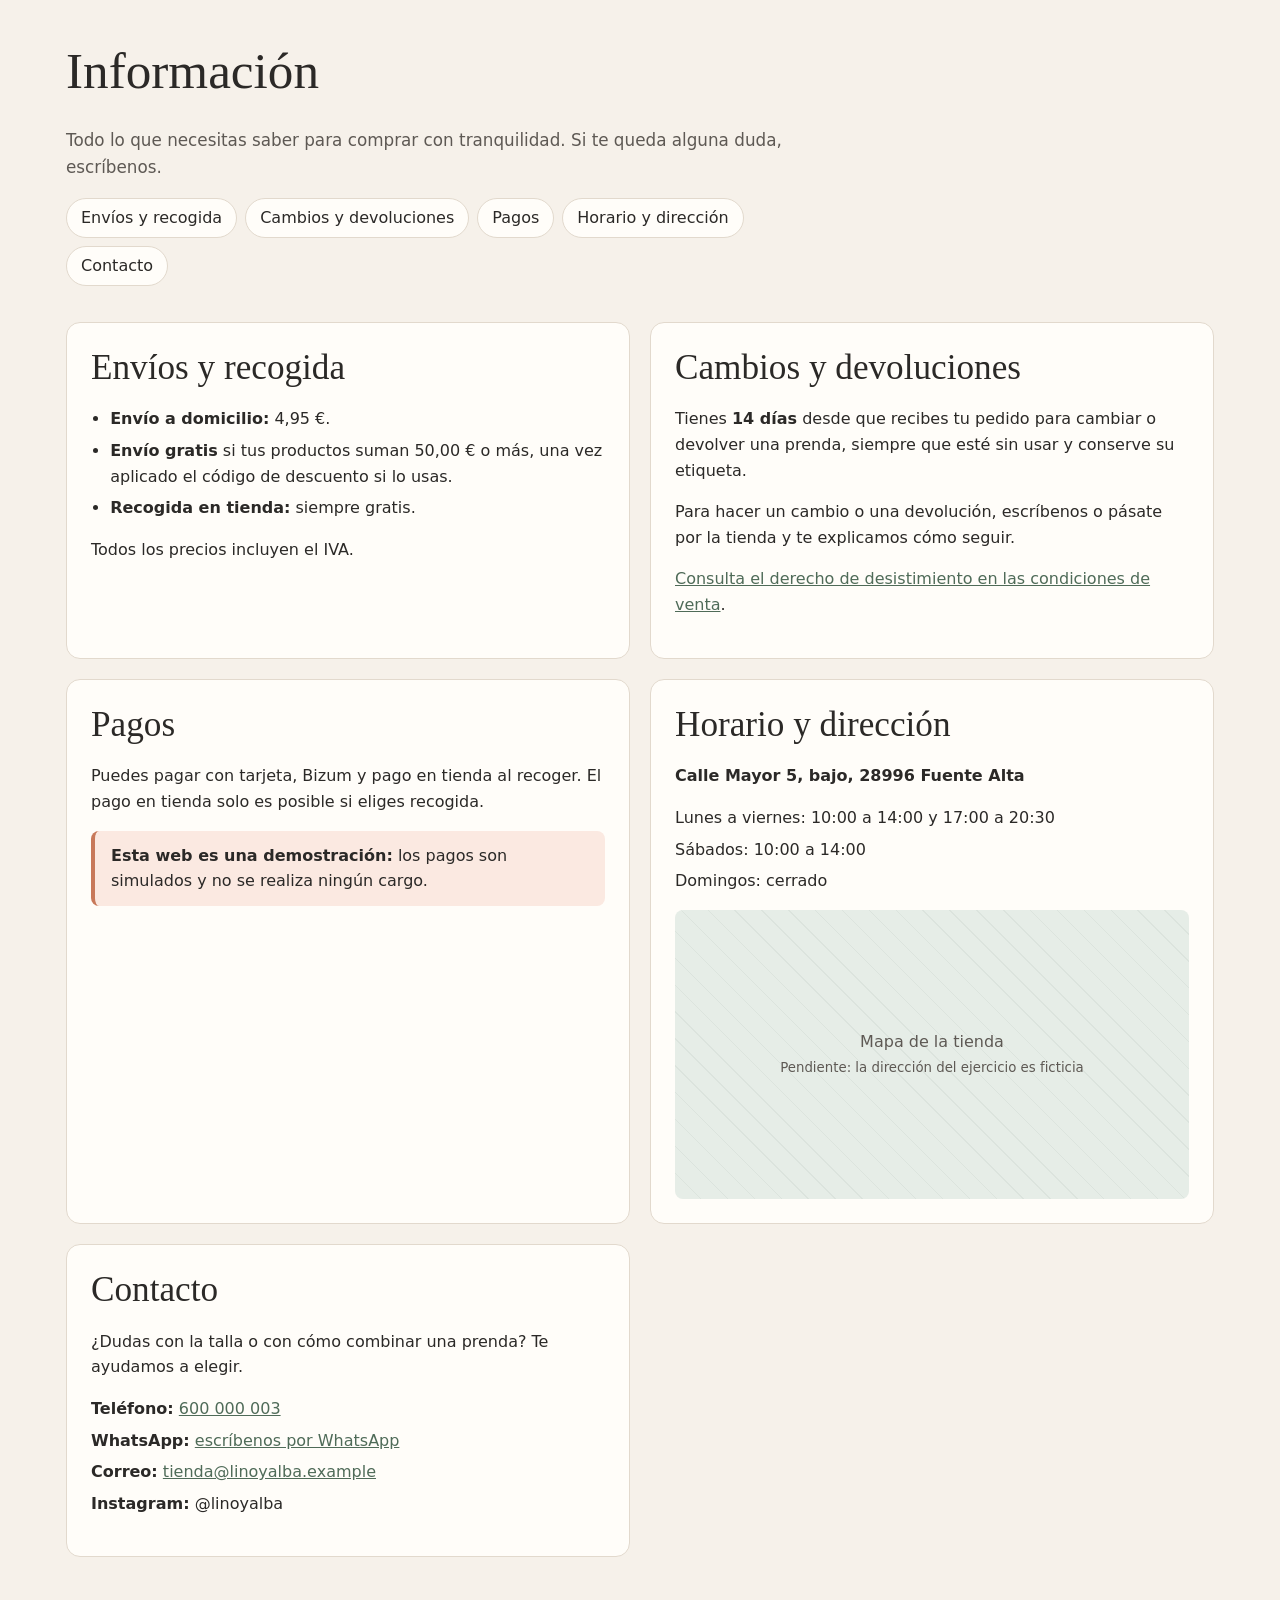
==== informacion.html @ 0d3df3ec "Fase 4: información, páginas legales, SEO y accesibilidad - Información, condiciones de venta y desi" ====
<!DOCTYPE html>
<html lang="es">
<head>
  <meta charset="UTF-8">
  <meta name="viewport" content="width=device-width, initial-scale=1">
  <title>Envíos, devoluciones, horario y contacto · Boutique Lino y Alba</title>
  <meta name="description" content="Envío a domicilio o recogida gratis en tienda, 14 días para cambios y devoluciones, horario de la tienda en Fuente Alta y cómo contactar con Lino y Alba.">
  <meta name="theme-color" content="#F6F1EA">
  <link rel="icon" href="img/favicon.svg" type="image/svg+xml">
  <link rel="stylesheet" href="css/style.css">
  <script type="module" src="js/layout.js"></script>
</head>
<body data-pagina="informacion">
  <header id="cabecera"></header>

  <main id="contenido">
    <div class="contenedor">
      <div class="cabecera-pagina">
        <h1>Información</h1>
        <p>Todo lo que necesitas saber para comprar con tranquilidad. Si te queda alguna duda, escríbenos.</p>
        <nav aria-label="En esta página">
          <ul class="indice">
            <li><a href="#envios">Envíos y recogida</a></li>
            <li><a href="#cambios">Cambios y devoluciones</a></li>
            <li><a href="#pagos">Pagos</a></li>
            <li><a href="#tienda">Horario y dirección</a></li>
            <li><a href="#contacto">Contacto</a></li>
          </ul>
        </nav>
      </div>

      <div class="bloques-info">
        <section class="bloque-info" id="envios" aria-labelledby="titulo-envios">
          <h2 id="titulo-envios">Envíos y recogida</h2>
          <ul>
            <li><strong>Envío a domicilio:</strong> <span data-dato="envio-coste">4,95 €</span>.</li>
            <li><strong>Envío gratis</strong> si tus productos suman <span data-dato="envio-umbral">50,00 €</span> o más, una vez aplicado el código de descuento si lo usas.</li>
            <li><strong>Recogida en tienda:</strong> siempre gratis.</li>
          </ul>
          <p>Todos los precios incluyen el IVA.</p>
        </section>

        <section class="bloque-info" id="cambios" aria-labelledby="titulo-cambios">
          <h2 id="titulo-cambios">Cambios y devoluciones</h2>
          <p>Tienes <strong>14 días</strong> desde que recibes tu pedido para cambiar o devolver una prenda, siempre que esté sin usar y conserve su etiqueta.</p>
          <p>Para hacer un cambio o una devolución, escríbenos o pásate por la tienda y te explicamos cómo seguir.</p>
          <p><a href="condiciones-venta.html#desistimiento">Consulta el derecho de desistimiento en las condiciones de venta</a>.</p>
        </section>

        <section class="bloque-info" id="pagos" aria-labelledby="titulo-pagos">
          <h2 id="titulo-pagos">Pagos</h2>
          <p>Puedes pagar con <span data-dato="metodos-pago">tarjeta, Bizum y pago en tienda al recoger</span>. El pago en tienda solo es posible si eliges recogida.</p>
          <p class="aviso-permanente"><strong>Esta web es una demostración:</strong> los pagos son simulados y no se realiza ningún cargo.</p>
        </section>

        <section class="bloque-info" id="tienda" aria-labelledby="titulo-tienda">
          <h2 id="titulo-tienda">Horario y dirección</h2>
          <address data-dato="direccion">Calle Mayor 5, bajo, 28996 Fuente Alta</address>
          <ul class="horario" data-dato-horario>
            <li>Lunes a viernes: 10:00 a 14:00 y 17:00 a 20:30</li>
            <li>Sábados: 10:00 a 14:00</li>
            <li>Domingos: cerrado</li>
          </ul>
          <!-- Marcador del mapa: la dirección es ficticia. Con una dirección real se puede
               poner un enlace a un mapa o insertarlo (ver la política de cookies). -->
          <div class="mapa" role="img" aria-label="Espacio reservado para el mapa de la tienda">
            <p>Mapa de la tienda<br><small>Pendiente: la dirección del ejercicio es ficticia</small></p>
          </div>
        </section>

        <section class="bloque-info" id="contacto" aria-labelledby="titulo-contacto">
          <h2 id="titulo-contacto">Contacto</h2>
          <p>¿Dudas con la talla o con cómo combinar una prenda? Te ayudamos a elegir.</p>
          <ul class="contacto">
            <li><strong>Teléfono:</strong> <a href="tel:+34600000003" data-dato="telefono">600 000 003</a></li>
            <li><strong>WhatsApp:</strong> <a href="https://wa.me/34600000003" target="_blank" rel="noopener">escríbenos por WhatsApp<span class="solo-lectores"> (se abre en una ventana nueva)</span></a></li>
            <li><strong>Correo:</strong> <a href="mailto:tienda@linoyalba.example" data-dato="correo">tienda@linoyalba.example</a></li>
            <li><strong>Instagram:</strong> <span data-dato="instagram">@linoyalba</span></li>
          </ul>
        </section>
      </div>
    </div>
  </main>

  <footer class="pie" id="pie"></footer>
</body>
</html>
---- css/style.css ----
/* ==========================================================
   Boutique Lino y Alba · estilos comunes
   Móvil primero: las reglas base son para el teléfono y los
   @media (min-width: ...) amplían para pantallas grandes.
   ========================================================== */

:root {
  /* Colores del briefing */
  --crudo: #F6F1EA;
  --salvia: #4F6B58;
  --salvia-oscuro: #3E5546;
  --terracota: #C8795A;
  --terracota-texto: #A4553A; /* versión más oscura para texto: contraste suficiente */
  --texto: #2B2927;
  --texto-suave: #5E5954;

  --blanco: #FFFFFF;
  --linea: #E2D9CD;
  --fondo-tarjeta: #FFFDF9;

  /* Tipografía: fuentes del sistema, sin descargas externas */
  --serif: "Iowan Old Style", "Palatino Linotype", Palatino, "Book Antiqua", Georgia, serif;
  --sans: system-ui, -apple-system, "Segoe UI", Roboto, "Helvetica Neue", Arial, sans-serif;

  --radio: 14px;
  --radio-pequeno: 8px;
  --sombra: 0 1px 2px rgba(43, 41, 39, .06), 0 6px 20px rgba(43, 41, 39, .06);
  --ancho: 1180px;
}

*,
*::before,
*::after { box-sizing: border-box; }

html { -webkit-text-size-adjust: 100%; }

body {
  margin: 0;
  background: var(--crudo);
  color: var(--texto);
  font-family: var(--sans);
  font-size: 1rem;
  line-height: 1.6;
}

img { max-width: 100%; height: auto; display: block; }

h1, h2, h3 {
  font-family: var(--serif);
  font-weight: 500;
  line-height: 1.2;
  margin: 0 0 .5em;
}
h1 { font-size: clamp(2rem, 6vw, 3.2rem); }
h2 { font-size: clamp(1.6rem, 4vw, 2.2rem); }
h3 { font-size: 1.2rem; }

p { margin: 0 0 1em; }

a { color: var(--salvia); }
a:hover { color: var(--salvia-oscuro); }

/* Foco visible para quien navega con teclado */
:focus-visible {
  outline: 3px solid var(--terracota);
  outline-offset: 3px;
  border-radius: 4px;
}

.contenedor {
  width: 100%;
  max-width: var(--ancho);
  margin: 0 auto;
  padding: 0 16px;
}

.solo-lectores {
  position: absolute !important;
  width: 1px; height: 1px;
  padding: 0; margin: -1px;
  overflow: hidden; clip: rect(0 0 0 0);
  white-space: nowrap; border: 0;
}

.saltar {
  position: absolute;
  left: 16px; top: -60px;
  background: var(--salvia);
  color: var(--blanco);
  padding: 10px 16px;
  border-radius: var(--radio-pequeno);
  z-index: 100;
}
.saltar:focus { top: 12px; color: var(--blanco); }

/* ---------- Botones ---------- */
.boton {
  display: inline-flex;
  align-items: center;
  justify-content: center;
  gap: .5em;
  min-height: 48px;
  padding: 0 24px;
  border: 1px solid var(--salvia);
  border-radius: 999px;
  background: var(--salvia);
  color: var(--blanco);
  font: 600 1rem/1 var(--sans);
  text-decoration: none;
  cursor: pointer;
  transition: background .2s, color .2s;
}
.boton:hover { background: var(--salvia-oscuro); color: var(--blanco); }

.boton--secundario {
  background: transparent;
  color: var(--salvia);
}
.boton--secundario:hover { background: var(--salvia); color: var(--blanco); }

.boton--pequeno { min-height: 44px; padding: 0 18px; font-size: .95rem; }

/* ---------- Aviso de demostración ---------- */
.aviso-demo {
  background: var(--texto);
  color: var(--crudo);
  font-size: .85rem;
  text-align: center;
  padding: 8px 16px;
}

/* ---------- Cabecera ---------- */
.cabecera {
  background: var(--crudo);
  border-bottom: 1px solid var(--linea);
  position: sticky;
  top: 0;
  z-index: 50;
}
.cabecera__barra {
  display: flex;
  align-items: center;
  justify-content: space-between;
  gap: 12px;
  min-height: 64px;
}
.logo {
  font-family: var(--serif);
  font-size: 1.35rem;
  color: var(--texto);
  text-decoration: none;
  white-space: nowrap;
}
.logo span { color: var(--terracota-texto); }

.nav { display: none; }
.nav ul { list-style: none; margin: 0; padding: 0; display: flex; gap: 28px; }
.nav a {
  color: var(--texto);
  text-decoration: none;
  padding: 8px 0;
  border-bottom: 2px solid transparent;
}
.nav a:hover,
.nav a[aria-current="page"] { border-bottom-color: var(--terracota); }

.cabecera__acciones { display: flex; align-items: center; gap: 4px; }

.enlace-carrito,
.boton-menu {
  display: inline-flex;
  align-items: center;
  gap: 6px;
  min-height: 44px;
  min-width: 44px;
  padding: 0 10px;
  border: 0;
  border-radius: 999px;
  background: transparent;
  color: var(--texto);
  font: inherit;
  text-decoration: none;
  cursor: pointer;
}
.enlace-carrito:hover,
.boton-menu:hover { background: var(--linea); color: var(--texto); }
.enlace-carrito svg,
.boton-menu svg { width: 24px; height: 24px; }

.contador {
  min-width: 22px;
  height: 22px;
  padding: 0 6px;
  border-radius: 999px;
  background: var(--salvia);
  color: var(--blanco);
  font-size: .8rem;
  font-weight: 700;
  line-height: 22px;
  text-align: center;
}

/* Menú desplegable en móvil */
.nav-movil {
  border-top: 1px solid var(--linea);
  padding: 8px 0 16px;
}
.nav-movil[hidden] { display: none; }
.nav-movil ul { list-style: none; margin: 0; padding: 0; }
.nav-movil a {
  display: block;
  padding: 12px 0;
  color: var(--texto);
  text-decoration: none;
  font-size: 1.1rem;
}
.nav-movil a[aria-current="page"] { color: var(--salvia); font-weight: 600; }

@media (min-width: 820px) {
  .nav { display: block; }
  .boton-menu, .nav-movil { display: none !important; }
}

/* ---------- Secciones ---------- */
.seccion { padding: 56px 0; }
.seccion--clara { background: var(--fondo-tarjeta); }
.seccion__cabecera { margin-bottom: 28px; }
.seccion__cabecera p { color: var(--texto-suave); max-width: 60ch; }
.antetitulo {
  display: block;
  font-size: .8rem;
  letter-spacing: .14em;
  text-transform: uppercase;
  color: var(--terracota-texto);
  margin-bottom: 8px;
}

/* ---------- Portada (inicio) ---------- */
.portada {
  position: relative;
  min-height: 70vh;
  display: flex;
  align-items: flex-end;
  overflow: hidden;
}
.portada__imagen {
  position: absolute;
  inset: 0;
  width: 100%;
  height: 100%;
  object-fit: cover;
}
.portada__texto {
  position: relative;
  background: rgba(246, 241, 234, .92);
  border-radius: var(--radio);
  padding: 28px 24px;
  margin: 0 0 32px;
  max-width: 560px;
}
.portada__texto p { color: var(--texto-suave); font-size: 1.05rem; }

.coleccion {
  display: grid;
  gap: 32px;
  align-items: center;
}
.coleccion img { border-radius: var(--radio); }
@media (min-width: 820px) {
  .coleccion { grid-template-columns: 1fr 1fr; gap: 64px; }
}

.valores {
  list-style: none;
  margin: 0;
  padding: 0;
  display: grid;
  gap: 16px;
}
.valores li {
  background: var(--fondo-tarjeta);
  border: 1px solid var(--linea);
  border-radius: var(--radio);
  padding: 22px;
}
.valores h3 { margin-bottom: .3em; }
.valores p { margin: 0; color: var(--texto-suave); }
@media (min-width: 640px) { .valores { grid-template-columns: repeat(2, 1fr); } }
@media (min-width: 1000px) { .valores { grid-template-columns: repeat(4, 1fr); } }

.centrado { text-align: center; margin-top: 32px; }

/* ---------- Rejilla y tarjetas de producto ---------- */
.rejilla {
  list-style: none;
  margin: 0;
  padding: 0;
  display: grid;
  grid-template-columns: repeat(2, minmax(0, 1fr));
  gap: 16px;
}
@media (min-width: 820px) { .rejilla { grid-template-columns: repeat(3, minmax(0, 1fr)); gap: 24px; } }
@media (min-width: 1100px) { .rejilla--4 { grid-template-columns: repeat(4, minmax(0, 1fr)); } }

.tarjeta {
  position: relative;
  display: flex;
  flex-direction: column;
  height: 100%;
  background: var(--fondo-tarjeta);
  border-radius: var(--radio);
  overflow: hidden;
  box-shadow: var(--sombra);
}
.tarjeta__foto { position: relative; aspect-ratio: 4 / 5; background: var(--linea); }
.tarjeta__foto img { width: 100%; height: 100%; object-fit: cover; }
.tarjeta--agotada .tarjeta__foto img { opacity: .55; }

.tarjeta__cuerpo {
  display: flex;
  flex-direction: column;
  gap: 6px;
  flex: 1;
  padding: 14px 14px 16px;
}
.tarjeta__nombre {
  font-family: var(--serif);
  font-size: 1.05rem;
  font-weight: 500;
  margin: 0;
}
.tarjeta__nombre a { color: var(--texto); text-decoration: none; }
.tarjeta__nombre a:hover { text-decoration: underline; }
.tarjeta__tallas { font-size: .85rem; color: var(--texto-suave); margin: 0; }
.tarjeta__pie { margin-top: auto; padding-top: 8px; }
.tarjeta__pie .boton { width: 100%; }

.etiquetas {
  position: absolute;
  top: 10px;
  left: 10px;
  display: flex;
  flex-wrap: wrap;
  gap: 6px;
}
.etiqueta {
  display: inline-block;
  padding: 4px 10px;
  border-radius: 999px;
  font-size: .75rem;
  font-weight: 700;
  letter-spacing: .03em;
  background: var(--blanco);
  color: var(--texto);
}
.etiqueta--oferta { background: var(--terracota-texto); color: var(--blanco); } /* contraste suficiente para texto pequeño */
.etiqueta--novedad { background: var(--salvia); color: var(--blanco); }
.etiqueta--agotado { background: var(--texto); color: var(--crudo); }

.agotado-texto {
  display: block;
  text-align: center;
  padding: 12px;
  border: 1px dashed var(--texto-suave);
  border-radius: 999px;
  color: var(--texto-suave);
  font-weight: 600;
}

/* Precios */
.precio { display: flex; flex-wrap: wrap; align-items: baseline; gap: 8px; margin: 0; }
.precio__actual { font-weight: 700; font-size: 1.1rem; }
.precio--oferta .precio__actual { color: var(--terracota-texto); }
.precio__anterior { color: var(--texto-suave); text-decoration: line-through; font-size: .95rem; }
.iva { font-size: .8rem; color: var(--texto-suave); }

/* ---------- Tienda: filtros ---------- */
.tienda { display: grid; gap: 24px; padding: 32px 0 64px; }
@media (min-width: 980px) {
  .tienda { grid-template-columns: 270px 1fr; gap: 40px; align-items: start; }
}

.filtros {
  background: var(--fondo-tarjeta);
  border: 1px solid var(--linea);
  border-radius: var(--radio);
}
.filtros summary {
  display: flex;
  justify-content: space-between;
  align-items: center;
  min-height: 52px;
  padding: 0 18px;
  font-weight: 600;
  cursor: pointer;
  list-style: none;
}
.filtros summary::-webkit-details-marker { display: none; }
.filtros summary::after { content: "+"; font-size: 1.4rem; font-weight: 400; }
.filtros[open] summary::after { content: "−"; }
.filtros__cuerpo { padding: 0 18px 18px; display: grid; gap: 18px; }

@media (min-width: 980px) {
  .filtros { position: sticky; top: 88px; }
  .filtros summary { pointer-events: none; }
  .filtros summary::after { content: ""; }
}

.campo { display: grid; gap: 6px; }
.campo label,
.campo legend { font-weight: 600; font-size: .95rem; }
.campo fieldset { border: 0; margin: 0; padding: 0; }

input[type="search"],
input[type="text"],
input[type="email"],
input[type="tel"],
select {
  width: 100%;
  min-height: 46px;
  padding: 0 12px;
  border: 1px solid #BFB4A6;
  border-radius: var(--radio-pequeno);
  background: var(--blanco);
  color: var(--texto);
  font: inherit;
}

input[type="range"] { width: 100%; accent-color: var(--salvia); min-height: 32px; }
.rango-valor { font-size: .9rem; color: var(--texto-suave); }

.casilla {
  display: flex;
  align-items: center;
  gap: 10px;
  min-height: 44px;
  cursor: pointer;
  font-weight: 600;
}
.casilla input { width: 22px; height: 22px; accent-color: var(--salvia); margin: 0; }

.resultados-barra {
  display: flex;
  flex-wrap: wrap;
  align-items: center;
  justify-content: space-between;
  gap: 12px;
  margin-bottom: 20px;
}
.resultados-barra p { margin: 0; color: var(--texto-suave); }
.resultados-barra .campo { grid-template-columns: auto 1fr; align-items: center; gap: 10px; }
.resultados-barra select { width: auto; }

.sin-resultados {
  text-align: center;
  padding: 48px 20px;
  background: var(--fondo-tarjeta);
  border: 1px dashed var(--linea);
  border-radius: var(--radio);
}
.sin-resultados p { color: var(--texto-suave); }

.mensaje-error {
  padding: 24px;
  background: var(--fondo-tarjeta);
  border-left: 4px solid var(--terracota);
  border-radius: var(--radio-pequeno);
}

/* ---------- Migas de pan ---------- */
.migas { padding: 20px 0 8px; font-size: .9rem; }
.migas ol { list-style: none; margin: 0; padding: 0; display: flex; flex-wrap: wrap; gap: 6px; }
.migas li + li::before { content: "/"; margin-right: 6px; color: var(--texto-suave); }
.migas [aria-current] { color: var(--texto-suave); }

/* ---------- Ficha de producto ---------- */
.ficha { display: grid; gap: 28px; padding: 12px 0 64px; }
.ficha__foto { border-radius: var(--radio); overflow: hidden; max-height: 58vh; }
.ficha__foto img { width: 100%; height: 100%; object-fit: cover; }
.ficha__precio { display: flex; align-items: baseline; flex-wrap: wrap; gap: 10px; margin-bottom: 16px; }
.ficha__precio .precio__actual { font-size: 1.5rem; }
.ficha__descripcion { color: var(--texto-suave); font-size: 1.05rem; }
.ficha__compra { display: grid; gap: 20px; margin: 24px 0; }
.ficha__devoluciones {
  margin-top: 28px;
  padding: 20px;
  border: 1px solid var(--linea);
  border-radius: var(--radio);
  background: var(--fondo-tarjeta);
}
.ficha__devoluciones h2 { font-size: 1.15rem; }
.ficha__devoluciones p:last-child { margin-bottom: 0; }
@media (min-width: 820px) {
  .ficha { grid-template-columns: 1fr 1fr; gap: 56px; align-items: start; }
  .ficha__foto { position: sticky; top: 88px; max-height: none; }
}

.selector { border: 0; margin: 0; padding: 0; }
.selector legend { font-weight: 600; margin-bottom: 10px; padding: 0; }
.selector__opciones { display: flex; flex-wrap: wrap; gap: 10px; }

/* Cada opción es un radio real escondido; se ve la "pastilla" */
.opcion { position: relative; cursor: pointer; }
.opcion input {
  position: absolute;
  opacity: 0;
  width: 1px;
  height: 1px;
}
.opcion span {
  display: inline-flex;
  align-items: center;
  justify-content: center;
  min-width: 52px;
  min-height: 48px;
  padding: 0 16px;
  border: 1px solid #BFB4A6;
  border-radius: var(--radio-pequeno);
  background: var(--blanco);
}
.opcion:hover span { border-color: var(--salvia); }
.opcion input:checked + span {
  border-color: var(--salvia);
  background: var(--salvia);
  color: var(--blanco);
  font-weight: 600;
}
.opcion input:focus-visible + span { outline: 3px solid var(--terracota); outline-offset: 2px; }

.error-campo {
  margin: 8px 0 0;
  color: #A23A2A;
  font-weight: 600;
  font-size: .95rem;
}

.boton--ancho { width: 100%; }
@media (min-width: 820px) { .boton--ancho { width: auto; min-width: 280px; } }

.aviso-anadido:empty { display: none; }
.aviso-anadido {
  display: flex;
  flex-wrap: wrap;
  align-items: center;
  gap: 10px;
  padding: 16px;
  border-radius: var(--radio-pequeno);
  background: #E6EDE7;
  border-left: 4px solid var(--salvia);
}
.aviso-anadido p { flex-basis: 100%; margin: 0; }

/* ---------- Carrito ---------- */
.pagina-carrito { padding: 32px 16px 64px; }
.pagina-carrito h1:focus { outline: none; }

.lineas { list-style: none; margin: 0 0 20px; padding: 0; display: grid; gap: 14px; }
.linea {
  display: grid;
  grid-template-columns: 88px 1fr;
  gap: 14px;
  padding: 14px;
  background: var(--fondo-tarjeta);
  border-radius: var(--radio);
  box-shadow: var(--sombra);
}
.linea__foto img { width: 88px; height: 110px; object-fit: cover; border-radius: var(--radio-pequeno); }
.linea--agotada .linea__foto img { opacity: .55; }
.linea__nombre { font-size: 1.1rem; margin: 0 0 4px; }
.linea__nombre a { color: var(--texto); text-decoration: none; }
.linea__nombre a:hover { text-decoration: underline; }
.linea__detalle { margin: 0 0 4px; color: var(--texto-suave); font-size: .92rem; }
.linea__info .precio__actual { font-size: 1rem; font-weight: 600; }
.linea__acciones {
  grid-column: 1 / -1;
  display: flex;
  flex-wrap: wrap;
  align-items: center;
  justify-content: space-between;
  gap: 12px;
  border-top: 1px solid var(--linea);
  padding-top: 12px;
}
.linea__total { margin: 0; font-weight: 700; font-size: 1.05rem; }
@media (min-width: 700px) {
  .linea { grid-template-columns: 110px 1fr auto; align-items: center; }
  .linea__foto img { width: 110px; height: 138px; }
  .linea__acciones {
    grid-column: auto;
    border-top: 0;
    padding-top: 0;
    flex-direction: column;
    align-items: flex-end;
  }
}

.cantidad {
  display: inline-flex;
  align-items: center;
  border: 1px solid #BFB4A6;
  border-radius: 999px;
  background: var(--blanco);
}
.cantidad button {
  width: 44px;
  height: 44px;
  border: 0;
  border-radius: 999px;
  background: transparent;
  color: var(--texto);
  font-size: 1.3rem;
  cursor: pointer;
}
.cantidad button:hover:not(:disabled) { background: var(--linea); }
.cantidad button:disabled { color: #B5ADA4; cursor: not-allowed; }
.cantidad__valor { min-width: 32px; text-align: center; font-weight: 700; }

.enlace-boton {
  min-height: 44px;
  padding: 0 4px;
  border: 0;
  background: none;
  color: var(--salvia);
  font: inherit;
  text-decoration: underline;
  cursor: pointer;
}
.enlace-boton:hover { color: var(--salvia-oscuro); }

.carrito-rejilla { display: grid; gap: 24px; align-items: start; }
@media (min-width: 980px) {
  .carrito-rejilla { grid-template-columns: 1fr 360px; gap: 40px; }
  .resumen { position: sticky; top: 88px; }
}

.resumen {
  display: grid;
  gap: 18px;
  padding: 22px;
  background: var(--fondo-tarjeta);
  border: 1px solid var(--linea);
  border-radius: var(--radio);
}
.resumen h2 { font-size: 1.4rem; margin: 0; }
.resumen .boton { width: 100%; }
.resumen .boton:disabled { background: #9AA59D; border-color: #9AA59D; cursor: not-allowed; }

.pista { margin: 0; font-size: .9rem; color: var(--texto-suave); }
.enlace-seguir { justify-self: center; padding: 10px; }

/* Opciones grandes (entrega, pago) */
.selector--bloque { display: grid; gap: 10px; }
.opcion-bloque { position: relative; display: block; cursor: pointer; }
.opcion-bloque input { position: absolute; top: 18px; left: 16px; width: 20px; height: 20px; margin: 0; accent-color: var(--salvia); }
.opcion-bloque span {
  display: flex;
  flex-direction: column;
  padding: 14px 14px 14px 48px;
  border: 1px solid #BFB4A6;
  border-radius: var(--radio-pequeno);
  background: var(--blanco);
}
.opcion-bloque small { color: var(--texto-suave); font-size: .88rem; }
.opcion-bloque input:checked + span { border-color: var(--salvia); box-shadow: inset 0 0 0 1px var(--salvia); background: #F1F5F1; }
.opcion-bloque + .opcion-bloque { margin-top: 10px; }

/* Código de descuento */
.codigo { display: grid; gap: 8px; }
.codigo label { font-weight: 600; }
.codigo__fila { display: flex; gap: 8px; }
.codigo__fila input { flex: 1; min-width: 0; text-transform: uppercase; }
.resumen .codigo__fila .boton { width: auto; flex-shrink: 0; }
.codigo .error-campo { margin: 0; }
.codigo--aplicado {
  padding: 12px 14px;
  border-radius: var(--radio-pequeno);
  background: #E6EDE7;
  border-left: 4px solid var(--salvia);
}
.codigo--aplicado p { margin: 0; }
.codigo--aplicado .enlace-boton { justify-self: start; }

[aria-invalid="true"] { border-color: #A23A2A !important; box-shadow: inset 0 0 0 1px #A23A2A; }

/* Importes */
.importes { margin: 0; display: grid; gap: 8px; }
.importes__fila { display: flex; justify-content: space-between; gap: 12px; }
.importes dt, .importes dd { margin: 0; }
.importes dd { font-variant-numeric: tabular-nums; white-space: nowrap; }
.importes__fila--descuento dd { color: var(--salvia); font-weight: 600; }
.importes__fila--total {
  padding-top: 12px;
  margin-top: 4px;
  border-top: 1px solid var(--linea);
  font-size: 1.25rem;
  font-weight: 700;
}
.importes__iva { display: block; text-align: right; margin: -10px 0 0; }

/* ---------- Checkout ---------- */
.aviso-permanente {
  padding: 12px 16px;
  margin-bottom: 24px;
  border-radius: var(--radio-pequeno);
  background: #FBE9E1;
  border-left: 4px solid var(--terracota);
}
.checkout { display: grid; gap: 20px; }
.bloque-form {
  margin: 0;
  padding: 20px;
  border: 1px solid var(--linea);
  border-radius: var(--radio);
  background: var(--fondo-tarjeta);
  display: grid;
  gap: 16px;
  min-width: 0;
}
.bloque-form legend {
  float: left;
  width: 100%;
  margin-bottom: 4px;
  padding: 0;
  font-family: var(--serif);
  font-size: 1.3rem;
}
.bloque-form legend + * { clear: both; }
.campo--form { display: grid; gap: 6px; }
.campo--form label { font-weight: 600; }
.campo--form .error-campo { margin: 0; }
#grupo-direccion { display: grid; gap: 16px; }
#grupo-direccion[hidden] { display: none; }
.dos-columnas { display: grid; gap: 16px; }
@media (min-width: 640px) { .dos-columnas { grid-template-columns: 1fr 1fr; } }

.casilla--texto { align-items: flex-start; font-weight: 400; }
.casilla--texto input { margin-top: 2px; flex-shrink: 0; }

.mini-lineas { list-style: none; margin: 0; padding: 0; display: grid; gap: 10px; }
.mini-lineas li { display: flex; justify-content: space-between; gap: 12px; font-size: .95rem; }
.mini-lineas small { display: block; color: var(--texto-suave); font-size: .85rem; }
.mini-lineas li > span:last-child { white-space: nowrap; font-weight: 600; }

.confirmacion { max-width: 640px; display: grid; gap: 18px; }
.confirmacion h2 { margin: 12px 0 0; }
.confirmacion__saludo { font-family: var(--serif); font-size: 1.6rem; margin: 0; }
.confirmacion__numero { font-size: 1.15rem; letter-spacing: .04em; }
.confirmacion .mensaje-error p:last-child { margin: 0; }
.datos-pedido { margin: 0; display: grid; gap: 10px; }
.datos-pedido div { display: grid; gap: 2px; }
.datos-pedido dt { font-weight: 700; }
.datos-pedido dd { margin: 0; color: var(--texto-suave); }

/* ---------- Información ---------- */
.cabecera-pagina { padding: 40px 0 8px; max-width: 760px; }
.cabecera-pagina > p { color: var(--texto-suave); font-size: 1.05rem; }
.indice { list-style: none; margin: 0; padding: 0; display: flex; flex-wrap: wrap; gap: 8px; }
.indice a {
  display: inline-flex;
  align-items: center;
  min-height: 40px;
  padding: 0 14px;
  border: 1px solid var(--linea);
  border-radius: 999px;
  background: var(--fondo-tarjeta);
  color: var(--texto);
  text-decoration: none;
}
.indice a:hover { border-color: var(--salvia); }

.bloques-info { display: grid; gap: 20px; padding: 28px 0 64px; }
@media (min-width: 820px) { .bloques-info { grid-template-columns: 1fr 1fr; } }
.bloque-info {
  padding: 24px;
  background: var(--fondo-tarjeta);
  border: 1px solid var(--linea);
  border-radius: var(--radio);
  scroll-margin-top: 90px;
}
.bloque-info ul { padding-left: 1.2em; }
.bloque-info li { margin-bottom: 6px; }
.bloque-info address { font-style: normal; font-weight: 600; margin-bottom: 8px; }
.bloque-info .aviso-permanente { margin: 0; }
.horario, .contacto { list-style: none; padding: 0 !important; }
.mapa {
  display: grid;
  place-items: center;
  aspect-ratio: 16 / 9;
  margin-top: 12px;
  border-radius: var(--radio-pequeno);
  background:
    repeating-linear-gradient(45deg, transparent 0 18px, rgba(79, 107, 88, .07) 18px 19px),
    #E6EDE7;
  text-align: center;
  color: var(--texto-suave);
}
.mapa p { margin: 0; }

/* ---------- Textos legales ---------- */
.texto-legal { max-width: 800px; padding-top: 40px; padding-bottom: 64px; }
.texto-legal section { margin-top: 36px; scroll-margin-top: 90px; }
.texto-legal h2 { font-size: 1.5rem; }
.texto-legal h3 { margin-top: 1.4em; }
.texto-legal li { margin-bottom: 6px; }
.aviso-plantilla {
  padding: 14px 16px;
  border-radius: var(--radio-pequeno);
  background: #FBE9E1;
  border-left: 4px solid var(--terracota);
}
.actualizado { color: var(--texto-suave); font-size: .9rem; }
.pendiente { background: #FCE7A8; color: var(--texto); padding: 0 3px; border-radius: 3px; }
.indice-legal { columns: 2 240px; padding-left: 1.4em; }
.formulario-modelo {
  padding: 20px;
  border: 1px dashed #BFB4A6;
  border-radius: var(--radio-pequeno);
  background: var(--fondo-tarjeta);
}
.tabla-legal { overflow-x: auto; margin: 16px 0; }
.tabla-legal table { width: 100%; min-width: 560px; border-collapse: collapse; font-size: .95rem; }
.tabla-legal th, .tabla-legal td { text-align: left; vertical-align: top; padding: 10px; border-bottom: 1px solid var(--linea); }
.tabla-legal th { background: var(--fondo-tarjeta); }

.sin-resultados .boton + .boton { margin-left: 8px; }

/* ---------- Pie ---------- */
.pie {
  background: var(--salvia-oscuro);
  color: var(--crudo);
  padding: 48px 0 96px; /* hueco abajo para el botón de WhatsApp en móvil */
  font-size: .95rem;
}
.pie a { color: var(--crudo); }
.pie a:hover { color: var(--blanco); }
.pie__rejilla { display: grid; gap: 32px; }
.pie h2 { font-size: 1.15rem; margin-bottom: .7em; }
.pie ul { list-style: none; margin: 0; padding: 0; }
.pie li { margin-bottom: 6px; }
.pie address { font-style: normal; }
.pie__legal {
  margin-top: 36px;
  padding-top: 20px;
  border-top: 1px solid rgba(246, 241, 234, .25);
  font-size: .85rem;
}
@media (min-width: 820px) {
  .pie { padding-bottom: 48px; }
  .pie__rejilla { grid-template-columns: 1.3fr 1fr 1fr 1fr; }
}

/* ---------- WhatsApp (solo móvil) ---------- */
.whatsapp {
  position: fixed;
  right: 16px;
  bottom: 16px;
  z-index: 60;
  display: inline-flex;
  align-items: center;
  gap: 8px;
  min-height: 52px;
  padding: 0 18px;
  border-radius: 999px;
  background: #1F7A4D;
  color: var(--blanco);
  font-weight: 700;
  text-decoration: none;
  box-shadow: 0 6px 18px rgba(0, 0, 0, .2);
}
.whatsapp:hover { color: var(--blanco); background: #17633E; }
.whatsapp svg { width: 22px; height: 22px; }
@media (min-width: 820px) { .whatsapp { display: none; } }

@media (prefers-reduced-motion: reduce) {
  * { transition: none !important; scroll-behavior: auto !important; }
}
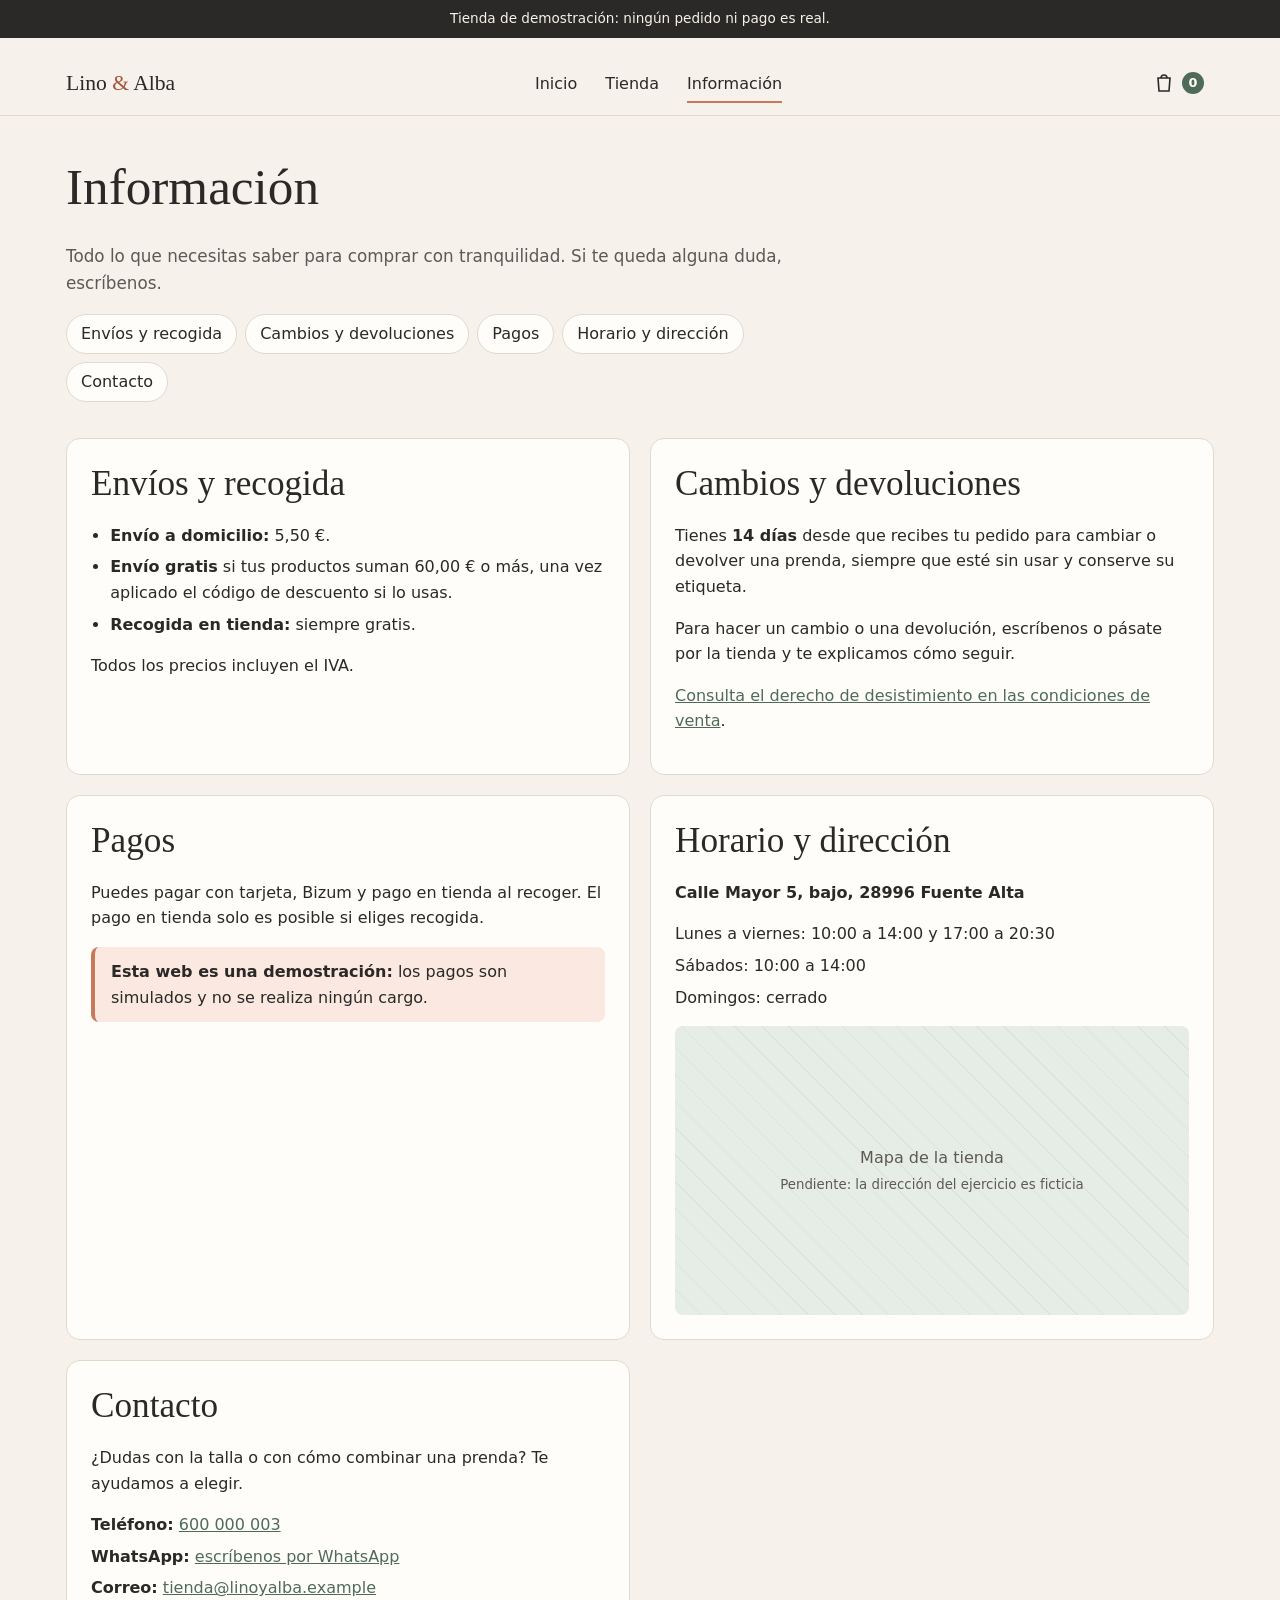
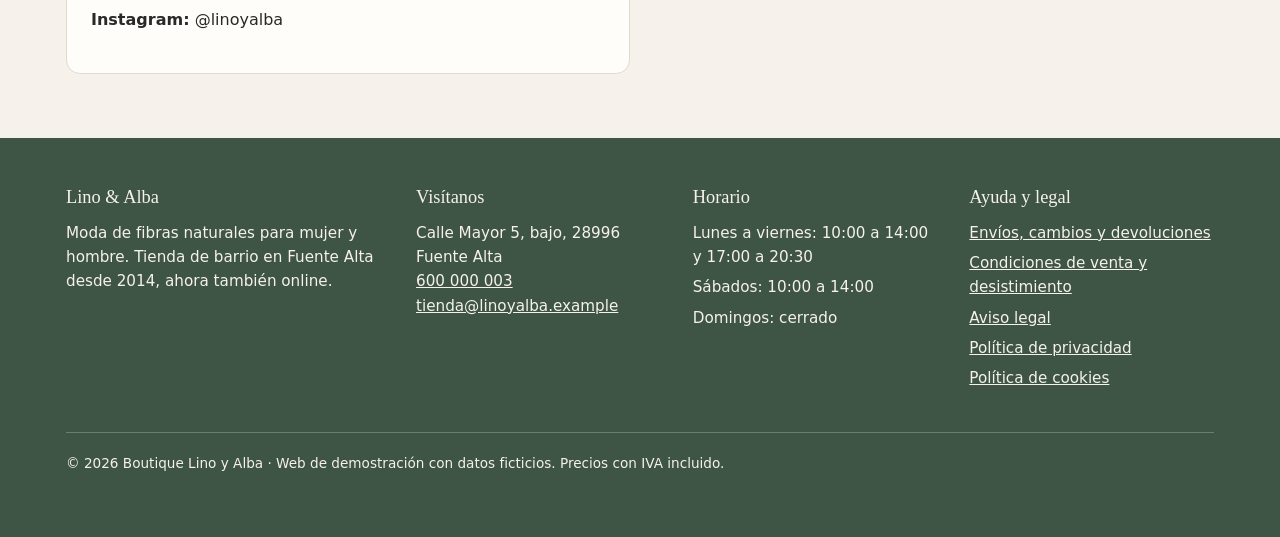
==== commit 08ff54ed: "Envío a domicilio a 5,50 € y gratis desde 60 € Cambio 1 de la ronda del cliente. La regla está en co" ====
--- a/informacion.html
+++ b/informacion.html
@@ -33,8 +33,8 @@
         <section class="bloque-info" id="envios" aria-labelledby="titulo-envios">
           <h2 id="titulo-envios">Envíos y recogida</h2>
           <ul>
-            <li><strong>Envío a domicilio:</strong> <span data-dato="envio-coste">4,95 €</span>.</li>
-            <li><strong>Envío gratis</strong> si tus productos suman <span data-dato="envio-umbral">50,00 €</span> o más, una vez aplicado el código de descuento si lo usas.</li>
+            <li><strong>Envío a domicilio:</strong> <span data-dato="envio-coste">5,50 €</span>.</li>
+            <li><strong>Envío gratis</strong> si tus productos suman <span data-dato="envio-umbral">60,00 €</span> o más, una vez aplicado el código de descuento si lo usas.</li>
             <li><strong>Recogida en tienda:</strong> siempre gratis.</li>
           </ul>
           <p>Todos los precios incluyen el IVA.</p>
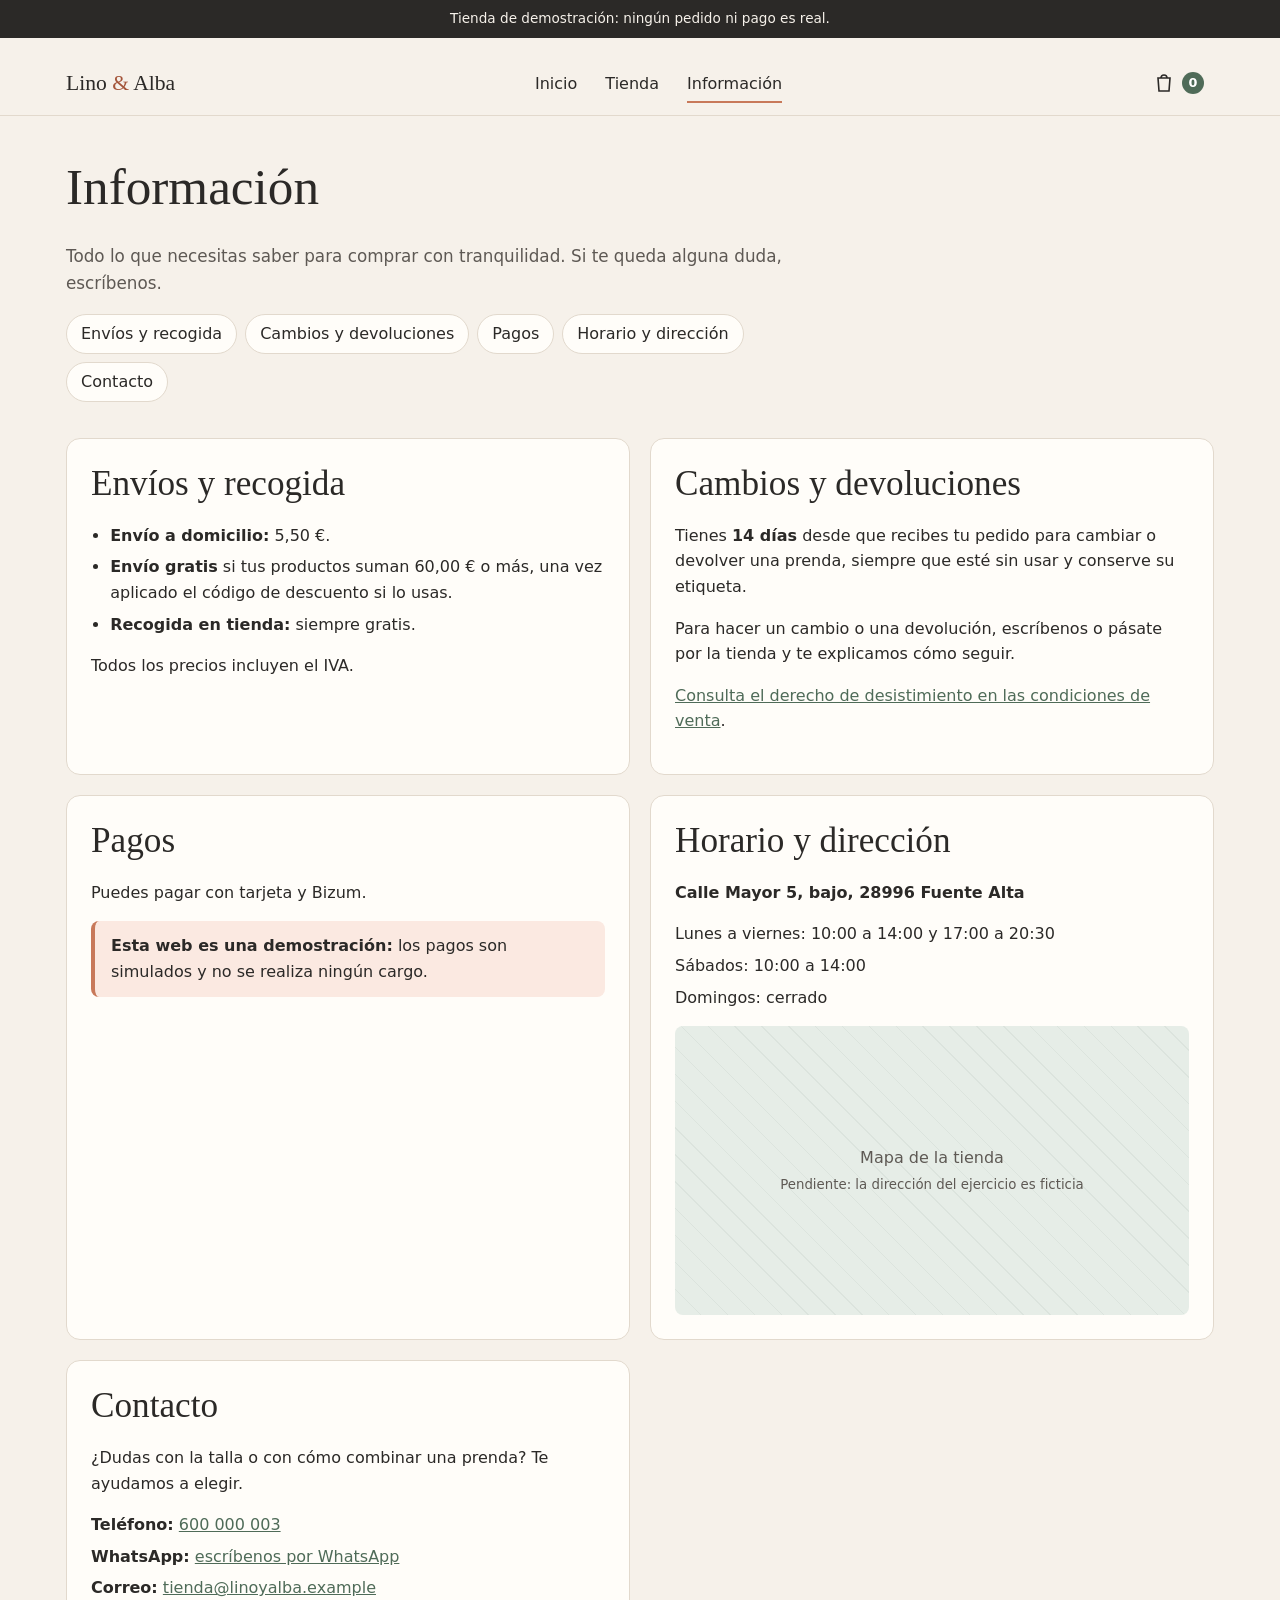
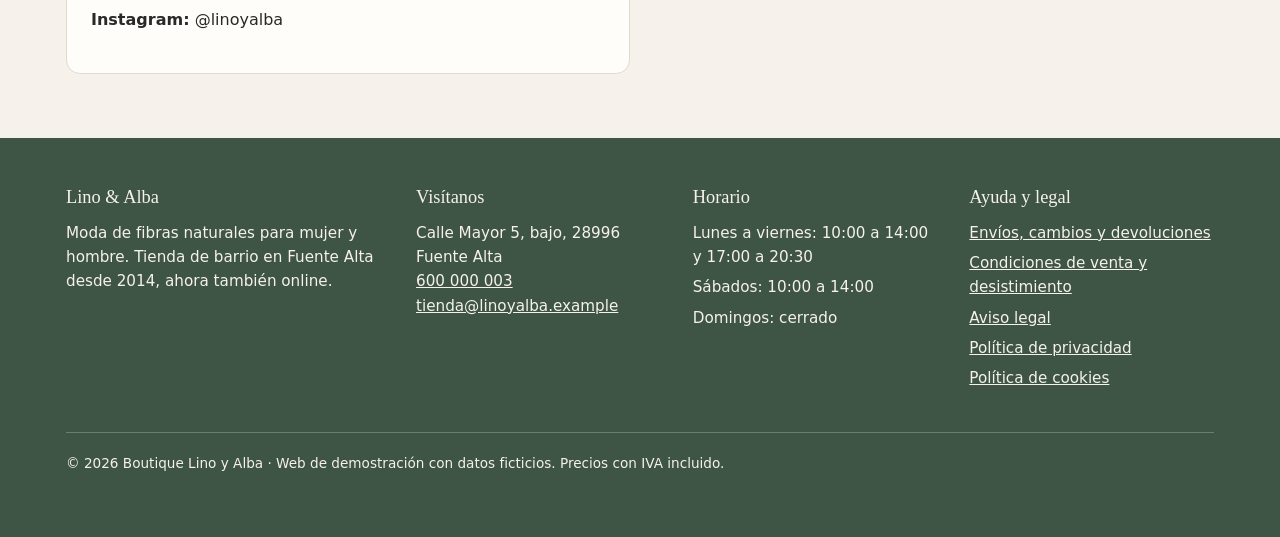
==== commit 1d3e89aa: "Quitar el pago en tienda Cambio 5 de la ronda del cliente. Se elimina de config.js, de la página de " ====
--- a/informacion.html
+++ b/informacion.html
@@ -49,7 +49,7 @@
 
         <section class="bloque-info" id="pagos" aria-labelledby="titulo-pagos">
           <h2 id="titulo-pagos">Pagos</h2>
-          <p>Puedes pagar con <span data-dato="metodos-pago">tarjeta, Bizum y pago en tienda al recoger</span>. El pago en tienda solo es posible si eliges recogida.</p>
+          <p>Puedes pagar con <span data-dato="metodos-pago">tarjeta y Bizum</span>.</p>
           <p class="aviso-permanente"><strong>Esta web es una demostración:</strong> los pagos son simulados y no se realiza ningún cargo.</p>
         </section>
 
